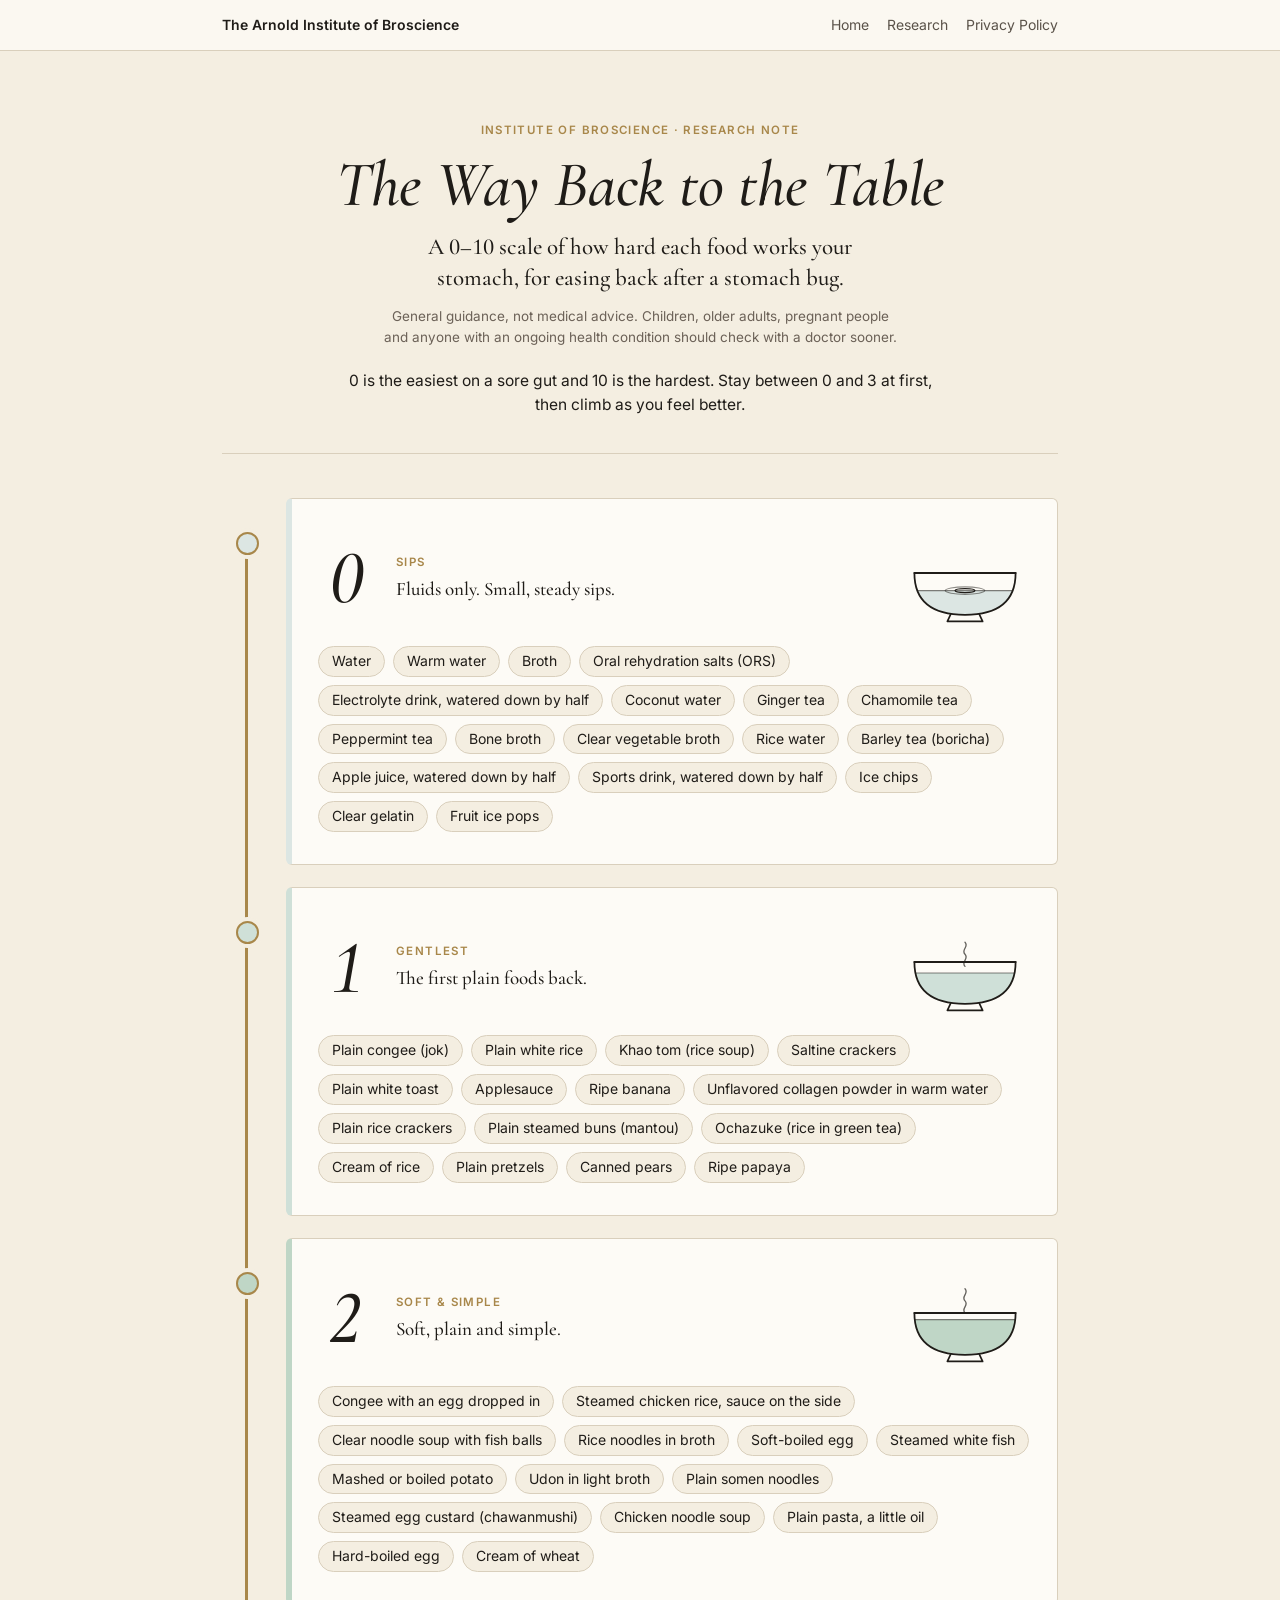
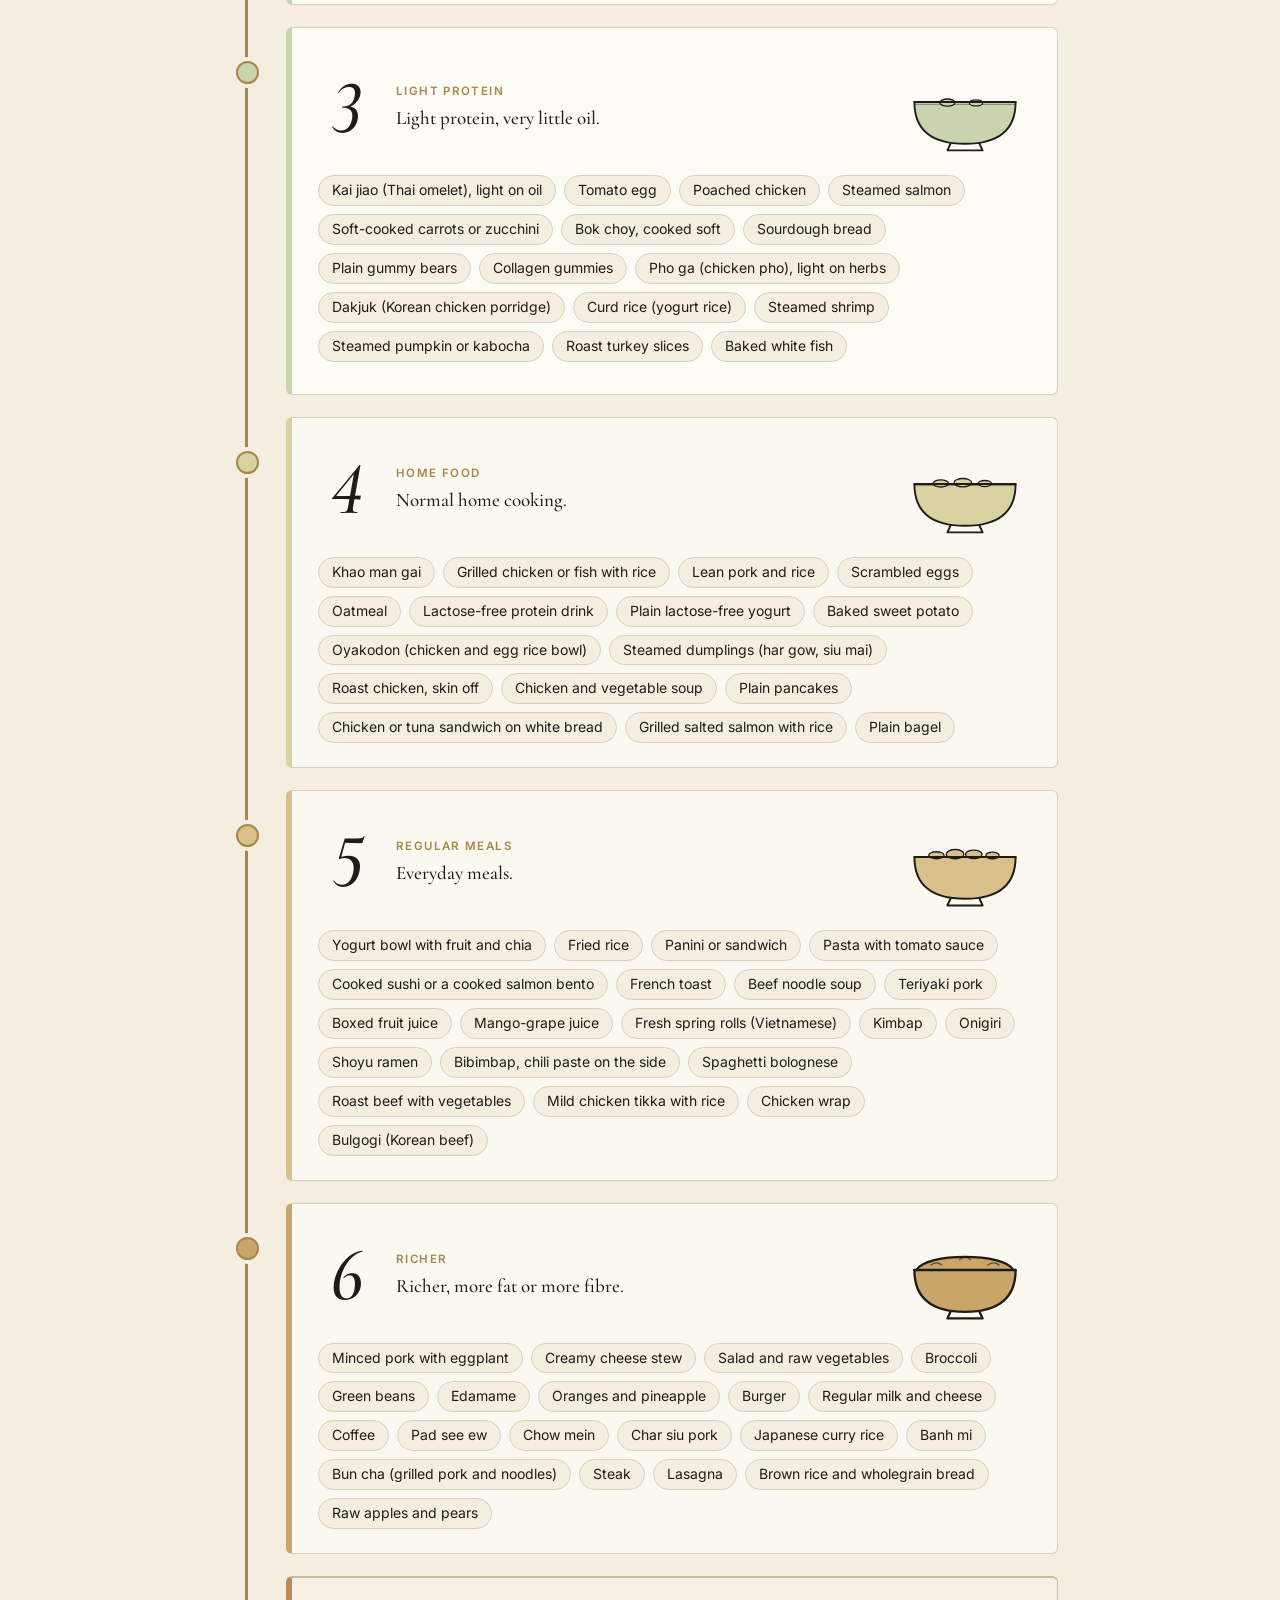
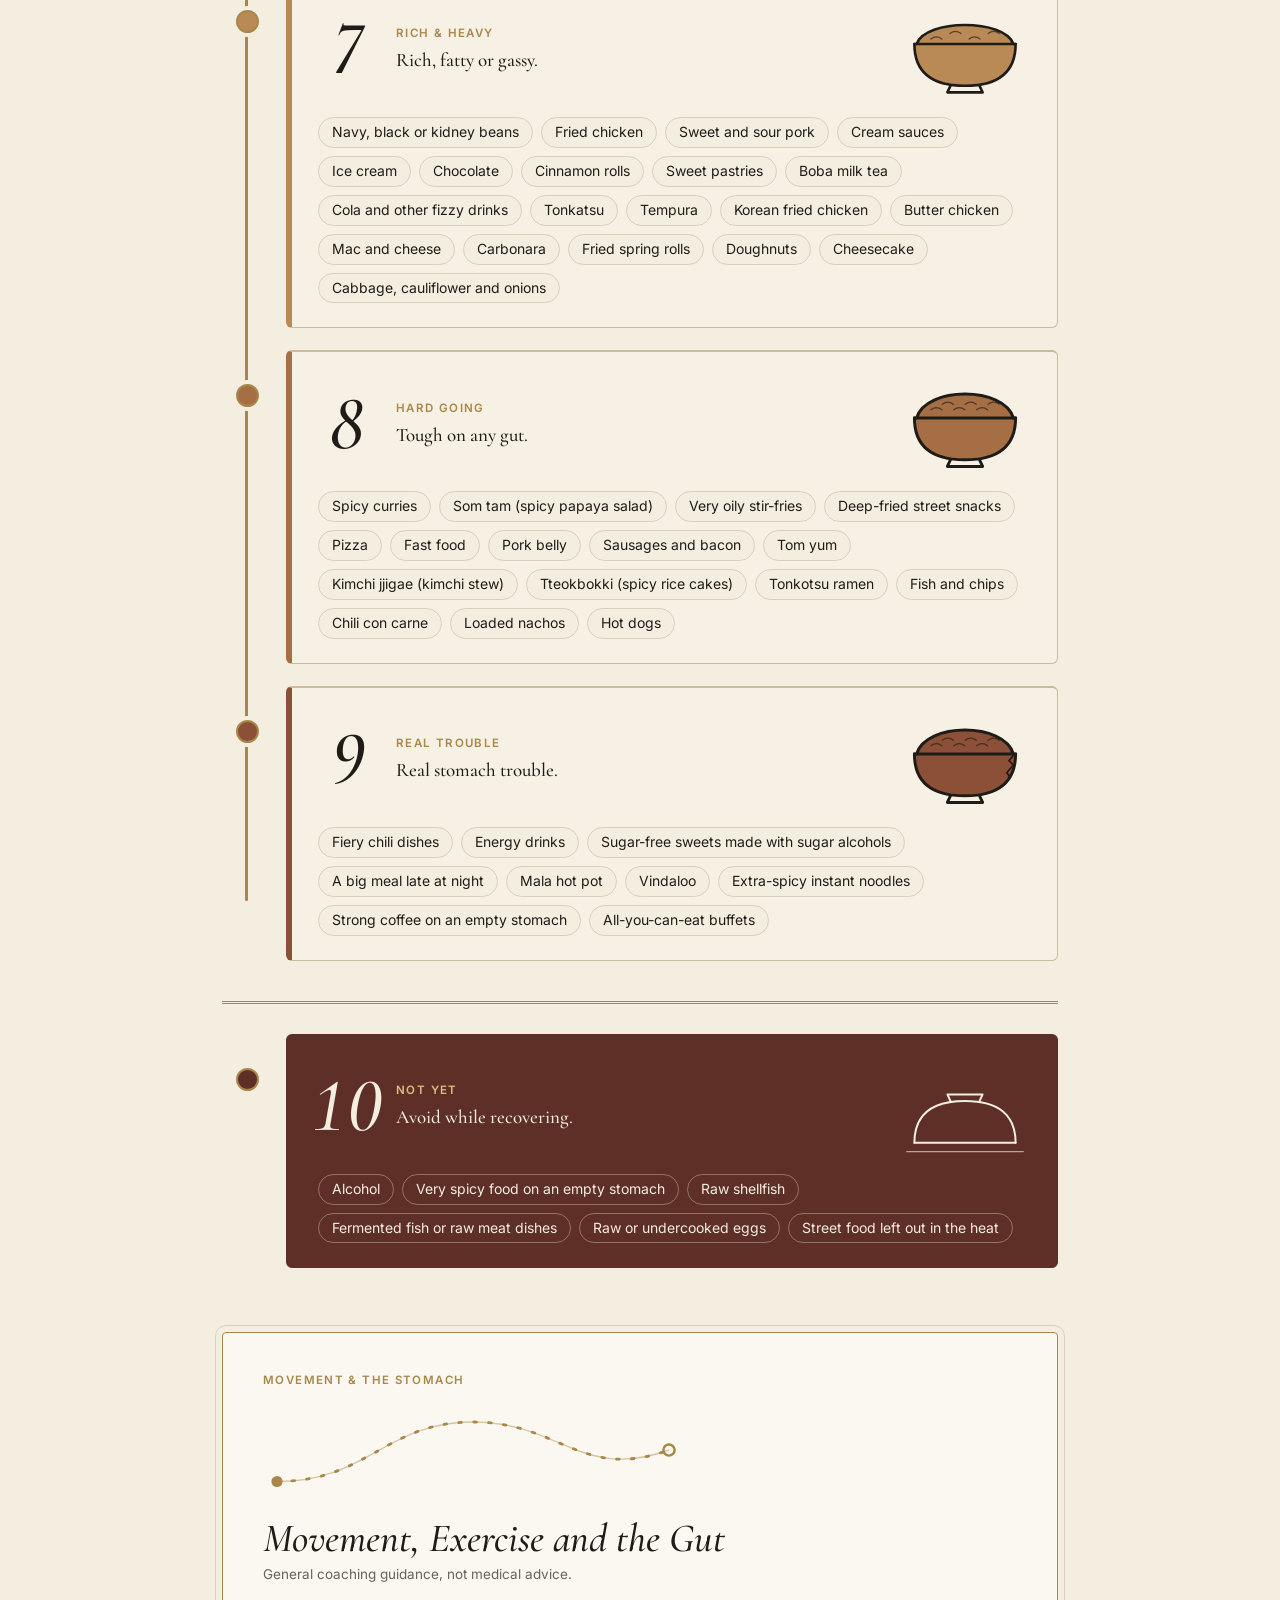
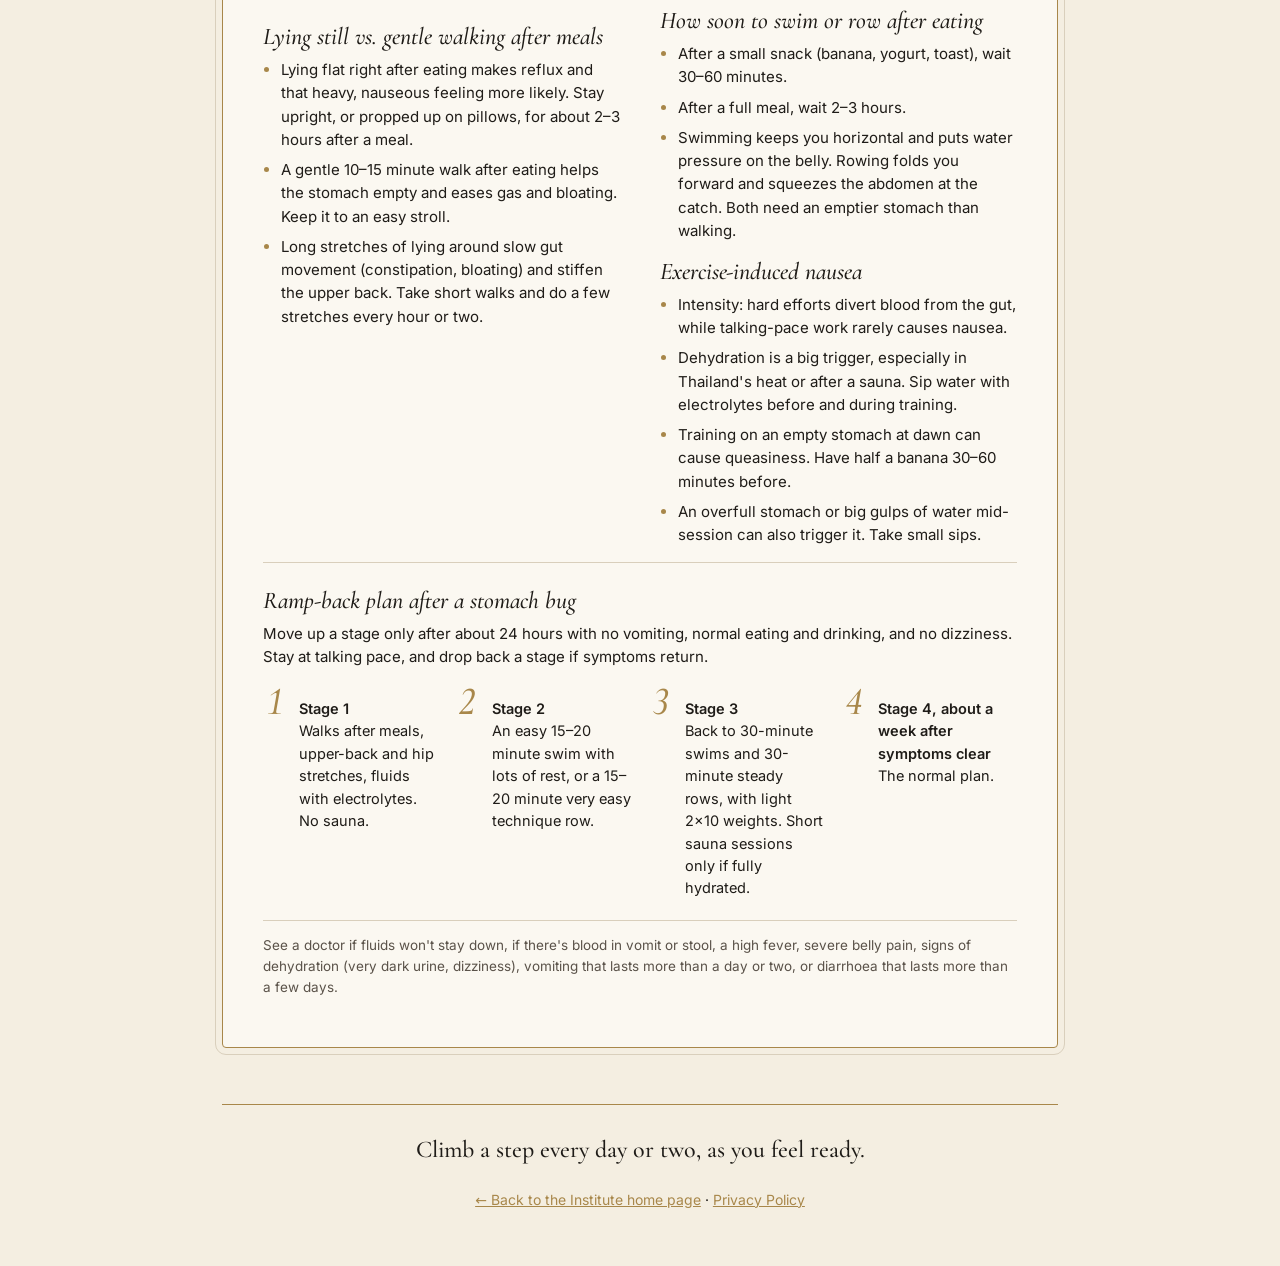
==== research/the-way-back-to-the-table.html @ 2c307e9b "Add first research note: The Way Back to the Table - research/the-way-back-to-the-table.html: anonym" ====
<!doctype html><html lang="en"><head><meta charset="utf-8"><meta name="viewport" content="width=device-width,initial-scale=1">
    <meta name="referrer" content="no-referrer">
    <meta name="description" content="A 0–10 scale of how hard each food works your stomach, for easing back after a stomach bug, plus guidance on movement and the gut.">
    <title>The Way Back to the Table — The Arnold Institute of Broscience</title>
    <style>
    @font-face{font-family:'Cormorant Garamond';font-style:normal;font-weight:500;font-display:swap;src:url(../assets/fonts/cormorant-garamond-500.woff2) format('woff2')}
    @font-face{font-family:'Cormorant Garamond';font-style:italic;font-weight:500;font-display:swap;src:url(../assets/fonts/cormorant-garamond-500-italic.woff2) format('woff2')}
    @font-face{font-family:Inter;font-style:normal;font-weight:400 600;font-display:swap;src:url(../assets/fonts/inter-latin.woff2) format('woff2')}
    :root{--page:#F4EEE1;--card:#FBF8F1;--ink:#1F1C18;--hair:#D9CFBC;--brass:#A8874A}
    *{box-sizing:border-box}
    body{margin:0;background:var(--page);color:var(--ink);font:400 16px/1.55 Inter,system-ui,sans-serif;-webkit-font-smoothing:antialiased}
    .wrap{max-width:900px;margin:0 auto;padding:72px 32px 56px}
    .kicker,.label{font:600 11.5px/1.3 Inter,sans-serif;letter-spacing:.12em;text-transform:uppercase;color:var(--brass)}
    header{text-align:center;padding-bottom:36px;border-bottom:1px solid var(--hair);margin-bottom:44px}
    h1{font:500 64px/1.04 'Cormorant Garamond',Georgia,serif;margin:14px 0 14px;letter-spacing:-.005em;text-wrap:balance}
    .sub{font:italic 500 23px/1.35 'Cormorant Garamond',Georgia,serif;margin:0 auto;max-width:600px;text-wrap:balance;font-variant-numeric:lining-nums tabular-nums;font-feature-settings:"lnum" 1,"tnum" 1}
    .disc{max-width:560px;margin:12px auto 0;font-size:13.5px;line-height:1.5;color:#6b6157;text-wrap:balance}
.intro{max-width:600px;margin:22px auto 0;font-size:15.5px}
    .key{display:block;margin-top:14px;font-size:14px;color:#5a5249;text-wrap:balance}
    .dot{display:inline-block;width:7px;height:7px;border-radius:50%;background:var(--brass);margin-right:9px;vertical-align:2px}
    .scale{position:relative;padding-left:64px}
    .run{position:relative} .run::before{content:"";position:absolute;left:-41px;top:44px;bottom:60px;width:3px;border-radius:2px;background:linear-gradient(var(--brass),var(--brass))}
    .tier{position:relative;margin-bottom:22px}
    .node{position:absolute;left:-50px;top:34px;width:23px;height:23px;border-radius:50%;background:var(--tc);border:2.5px solid var(--brass);box-shadow:0 0 0 4px var(--page)}
    .card{background:var(--card);border:1px solid var(--hair);border-left:6px solid var(--tc);border-radius:6px;padding:22px 26px 24px}
    .airy .card{background:#FDFBF6;padding:30px 26px 32px}
    .heavy .card{background:#F7F1E5;border-color:#C9BB9F;border-left-color:var(--tc);border-top-width:2px}
    .top{display:grid;grid-template-columns:56px 1fr 132px;align-items:center;gap:22px}
    .num{font:500 76px/.9 'Cormorant Garamond',Georgia,serif;font-variant-numeric:lining-nums tabular-nums;font-feature-settings:"lnum" 1,"tnum" 1;color:var(--ink);width:56px;text-align:center;justify-self:center;white-space:nowrap;display:flex;justify-content:center}
    .desc{margin:6px 0 0;font:italic 500 19px/1.35 'Cormorant Garamond',Georgia,serif}
    .bowl img{width:132px;height:auto;display:block}
    .chips{display:flex;flex-wrap:wrap;gap:8px;margin-top:18px}
    .chip{display:inline-flex;align-items:center;gap:8px;background:var(--page);border:1px solid var(--hair);border-radius:999px;padding:5px 13px;font-size:14px;line-height:1.35}
    .chip.mine::before{content:"";width:7px;height:7px;border-radius:50%;background:var(--brass);flex:none}
    .double{border-top:3px double var(--brass);margin:40px 0 30px -64px}
    .nope .node{background:#5E2F26}
    .nope .card{background:#5E2F26;border-color:#5E2F26;color:#F4EEE1}
    .nope .num,.nope .desc{color:#F4EEE1} .nope .label{color:#D9BE86} 
    .nope .chip{background:transparent;border-color:rgba(244,238,225,.35);color:#F4EEE1}
    .nope .chip.mine::before{background:#D9BE86}
    .move{margin-top:64px;background:var(--card);border:1px solid var(--brass);outline:1px solid var(--hair);outline-offset:6px;border-radius:4px;padding:40px 40px 36px}
    .move .pathm{display:block;width:100%;max-width:420px;height:auto;margin:6px 0 4px}
    .move h2{font:500 40px/1.1 'Cormorant Garamond',Georgia,serif;margin:10px 0 4px}
    .note{font-size:13.5px;color:#6b6157;margin:0 0 22px}
    .grid{column-count:2;column-gap:40px} .grp{break-inside:avoid} .ramp,.doc{column-span:all}
    .grp h3,.ramp h3{font:500 24px/1.2 'Cormorant Garamond',Georgia,serif;margin:16px 0 6px}
    .grp ul{margin:0;padding-left:18px} .grp li{margin:0 0 7px;font-size:15px} .grp li::marker{color:var(--brass)}
    .ramp{grid-column:1/-1;border-top:1px solid var(--hair);margin-top:16px;padding-top:8px}
    .ramp ol{list-style:none;padding:0;margin:12px 0 0;display:grid;grid-template-columns:repeat(4,1fr);gap:18px}
    .ramp li{display:flex;align-items:baseline;gap:12px;font-size:14.5px}
    .sn{font:500 40px/1 'Cormorant Garamond',Georgia,serif;color:var(--brass);font-variant-numeric:lining-nums tabular-nums;font-feature-settings:"lnum" 1,"tnum" 1;flex:none;width:24px;text-align:center}
    .doc{grid-column:1/-1;font-size:13.5px;color:#5a5249;border-top:1px solid var(--hair);margin-top:20px;padding-top:14px}
    footer{text-align:center;margin-top:56px;padding-top:28px;border-top:1px solid var(--brass);font:italic 500 24px/1.4 'Cormorant Garamond',Georgia,serif}
    @media (max-width:640px){
     .wrap{padding:44px 18px 40px} h1{font-size:44px} .sub{font-size:20px}
     .scale{padding-left:34px} .run::before{left:-25px;top:32px} .node{left:-33px;top:24px;width:19px;height:19px}
     .card,.airy .card{padding:18px 16px 18px}
     .top{grid-template-columns:56px 1fr 84px;gap:12px} .num{font-size:60px} .bowl img{width:84px} .desc{font-size:17px}
     .double{margin-left:-34px}
     .move{padding:26px 18px;outline-offset:4px} .move h2{font-size:32px} .grid{column-count:1} .ramp ol{grid-template-columns:1fr}
     footer{font-size:21px}
    }
    
    .site{border-bottom:1px solid var(--hair);background:var(--card)}
    .site .in{max-width:900px;margin:0 auto;padding:14px 32px;display:flex;justify-content:space-between;align-items:center;flex-wrap:wrap;gap:6px 18px;font-size:14px}
    .site a{color:var(--ink);text-decoration:none} .site a:hover{text-decoration:underline}
    .site .brand{font-weight:600} .site nav a{margin-left:18px;color:#5a5249}
    .back{text-align:center;margin:22px 0 0;font:400 14px/1.5 Inter,system-ui,sans-serif}
    .back a{color:var(--brass)}
    .move .pathm{max-width:420px}
    @media (max-width:640px){.site .in{padding:12px 18px} .site nav a{margin:0 14px 0 0}}
    </style></head><body><div class="site"><div class="in"><a class="brand" href="../index.html">The Arnold Institute of Broscience</a><nav><a href="../index.html">Home</a><a href="../index.html#research">Research</a><a href="../privacy.html">Privacy Policy</a></nav></div></div><main class="wrap">
    <header><div class="kicker">Institute of Broscience · Research Note</div><h1>The Way Back to the Table</h1><p class="sub">A 0–10 scale of how hard each food works your stomach, for easing back after a stomach bug.</p><p class="disc">General guidance, not medical advice. Children, older adults, pregnant people and anyone with an ongoing health condition should check with a doctor sooner.</p>
    <p class="intro">0 is the easiest on a sore gut and 10 is the hardest. Stay between 0 and 3 at first, then climb as you feel better.</p></header>
    <div class="scale"><div class="run"><section class="tier airy" style="--tc:#DCE6E3"><div class="node"></div>
    <div class="card"><div class="top"><div class="num">0</div><div class="ttl"><div class="label">Sips</div><p class="desc">Fluids only. Small, steady sips.</p></div>
    <div class="bowl"><img src="assets/the-way-back-to-the-table/bowl-0.svg" width="120" height="90" alt="Tier 0 bowl: Sips"></div></div><div class="chips"><span class="chip">Water</span><span class="chip">Warm water</span><span class="chip">Broth</span><span class="chip">Oral rehydration salts (ORS)</span><span class="chip">Electrolyte drink, watered down by half</span><span class="chip">Coconut water</span><span class="chip">Ginger tea</span><span class="chip">Chamomile tea</span><span class="chip">Peppermint tea</span><span class="chip">Bone broth</span><span class="chip">Clear vegetable broth</span><span class="chip">Rice water</span><span class="chip">Barley tea (boricha)</span><span class="chip">Apple juice, watered down by half</span><span class="chip">Sports drink, watered down by half</span><span class="chip">Ice chips</span><span class="chip">Clear gelatin</span><span class="chip">Fruit ice pops</span></div></div></section><section class="tier airy" style="--tc:#CFE0D8"><div class="node"></div>
    <div class="card"><div class="top"><div class="num">1</div><div class="ttl"><div class="label">Gentlest</div><p class="desc">The first plain foods back.</p></div>
    <div class="bowl"><img src="assets/the-way-back-to-the-table/bowl-1.svg" width="120" height="90" alt="Tier 1 bowl: Gentlest"></div></div><div class="chips"><span class="chip">Plain congee (jok)</span><span class="chip">Plain white rice</span><span class="chip">Khao tom (rice soup)</span><span class="chip">Saltine crackers</span><span class="chip">Plain white toast</span><span class="chip">Applesauce</span><span class="chip">Ripe banana</span><span class="chip">Unflavored collagen powder in warm water</span><span class="chip">Plain rice crackers</span><span class="chip">Plain steamed buns (mantou)</span><span class="chip">Ochazuke (rice in green tea)</span><span class="chip">Cream of rice</span><span class="chip">Plain pretzels</span><span class="chip">Canned pears</span><span class="chip">Ripe papaya</span></div></div></section><section class="tier airy" style="--tc:#BFD6C6"><div class="node"></div>
    <div class="card"><div class="top"><div class="num">2</div><div class="ttl"><div class="label">Soft &amp; Simple</div><p class="desc">Soft, plain and simple.</p></div>
    <div class="bowl"><img src="assets/the-way-back-to-the-table/bowl-2.svg" width="120" height="90" alt="Tier 2 bowl: Soft &amp; Simple"></div></div><div class="chips"><span class="chip">Congee with an egg dropped in</span><span class="chip">Steamed chicken rice, sauce on the side</span><span class="chip">Clear noodle soup with fish balls</span><span class="chip">Rice noodles in broth</span><span class="chip">Soft-boiled egg</span><span class="chip">Steamed white fish</span><span class="chip">Mashed or boiled potato</span><span class="chip">Udon in light broth</span><span class="chip">Plain somen noodles</span><span class="chip">Steamed egg custard (chawanmushi)</span><span class="chip">Chicken noodle soup</span><span class="chip">Plain pasta, a little oil</span><span class="chip">Hard-boiled egg</span><span class="chip">Cream of wheat</span></div></div></section><section class="tier airy" style="--tc:#C9D3AE"><div class="node"></div>
    <div class="card"><div class="top"><div class="num">3</div><div class="ttl"><div class="label">Light Protein</div><p class="desc">Light protein, very little oil.</p></div>
    <div class="bowl"><img src="assets/the-way-back-to-the-table/bowl-3.svg" width="120" height="90" alt="Tier 3 bowl: Light Protein"></div></div><div class="chips"><span class="chip">Kai jiao (Thai omelet), light on oil</span><span class="chip">Tomato egg</span><span class="chip">Poached chicken</span><span class="chip">Steamed salmon</span><span class="chip">Soft-cooked carrots or zucchini</span><span class="chip">Bok choy, cooked soft</span><span class="chip">Sourdough bread</span><span class="chip">Plain gummy bears</span><span class="chip">Collagen gummies</span><span class="chip">Pho ga (chicken pho), light on herbs</span><span class="chip">Dakjuk (Korean chicken porridge)</span><span class="chip">Curd rice (yogurt rice)</span><span class="chip">Steamed shrimp</span><span class="chip">Steamed pumpkin or kabocha</span><span class="chip">Roast turkey slices</span><span class="chip">Baked white fish</span></div></div></section><section class="tier std" style="--tc:#D8D1A0"><div class="node"></div>
    <div class="card"><div class="top"><div class="num">4</div><div class="ttl"><div class="label">Home Food</div><p class="desc">Normal home cooking.</p></div>
    <div class="bowl"><img src="assets/the-way-back-to-the-table/bowl-4.svg" width="120" height="90" alt="Tier 4 bowl: Home Food"></div></div><div class="chips"><span class="chip">Khao man gai</span><span class="chip">Grilled chicken or fish with rice</span><span class="chip">Lean pork and rice</span><span class="chip">Scrambled eggs</span><span class="chip">Oatmeal</span><span class="chip">Lactose-free protein drink</span><span class="chip">Plain lactose-free yogurt</span><span class="chip">Baked sweet potato</span><span class="chip">Oyakodon (chicken and egg rice bowl)</span><span class="chip">Steamed dumplings (har gow, siu mai)</span><span class="chip">Roast chicken, skin off</span><span class="chip">Chicken and vegetable soup</span><span class="chip">Plain pancakes</span><span class="chip">Chicken or tuna sandwich on white bread</span><span class="chip">Grilled salted salmon with rice</span><span class="chip">Plain bagel</span></div></div></section><section class="tier std" style="--tc:#D9C08A"><div class="node"></div>
    <div class="card"><div class="top"><div class="num">5</div><div class="ttl"><div class="label">Regular Meals</div><p class="desc">Everyday meals.</p></div>
    <div class="bowl"><img src="assets/the-way-back-to-the-table/bowl-5.svg" width="120" height="90" alt="Tier 5 bowl: Regular Meals"></div></div><div class="chips"><span class="chip">Yogurt bowl with fruit and chia</span><span class="chip">Fried rice</span><span class="chip">Panini or sandwich</span><span class="chip">Pasta with tomato sauce</span><span class="chip">Cooked sushi or a cooked salmon bento</span><span class="chip">French toast</span><span class="chip">Beef noodle soup</span><span class="chip">Teriyaki pork</span><span class="chip">Boxed fruit juice</span><span class="chip">Mango-grape juice</span><span class="chip">Fresh spring rolls (Vietnamese)</span><span class="chip">Kimbap</span><span class="chip">Onigiri</span><span class="chip">Shoyu ramen</span><span class="chip">Bibimbap, chili paste on the side</span><span class="chip">Spaghetti bolognese</span><span class="chip">Roast beef with vegetables</span><span class="chip">Mild chicken tikka with rice</span><span class="chip">Chicken wrap</span><span class="chip">Bulgogi (Korean beef)</span></div></div></section><section class="tier std" style="--tc:#C9A56A"><div class="node"></div>
    <div class="card"><div class="top"><div class="num">6</div><div class="ttl"><div class="label">Richer</div><p class="desc">Richer, more fat or more fibre.</p></div>
    <div class="bowl"><img src="assets/the-way-back-to-the-table/bowl-6.svg" width="120" height="90" alt="Tier 6 bowl: Richer"></div></div><div class="chips"><span class="chip">Minced pork with eggplant</span><span class="chip">Creamy cheese stew</span><span class="chip">Salad and raw vegetables</span><span class="chip">Broccoli</span><span class="chip">Green beans</span><span class="chip">Edamame</span><span class="chip">Oranges and pineapple</span><span class="chip">Burger</span><span class="chip">Regular milk and cheese</span><span class="chip">Coffee</span><span class="chip">Pad see ew</span><span class="chip">Chow mein</span><span class="chip">Char siu pork</span><span class="chip">Japanese curry rice</span><span class="chip">Banh mi</span><span class="chip">Bun cha (grilled pork and noodles)</span><span class="chip">Steak</span><span class="chip">Lasagna</span><span class="chip">Brown rice and wholegrain bread</span><span class="chip">Raw apples and pears</span></div></div></section><section class="tier heavy" style="--tc:#B98A55"><div class="node"></div>
    <div class="card"><div class="top"><div class="num">7</div><div class="ttl"><div class="label">Rich &amp; Heavy</div><p class="desc">Rich, fatty or gassy.</p></div>
    <div class="bowl"><img src="assets/the-way-back-to-the-table/bowl-7.svg" width="120" height="90" alt="Tier 7 bowl: Rich &amp; Heavy"></div></div><div class="chips"><span class="chip">Navy, black or kidney beans</span><span class="chip">Fried chicken</span><span class="chip">Sweet and sour pork</span><span class="chip">Cream sauces</span><span class="chip">Ice cream</span><span class="chip">Chocolate</span><span class="chip">Cinnamon rolls</span><span class="chip">Sweet pastries</span><span class="chip">Boba milk tea</span><span class="chip">Cola and other fizzy drinks</span><span class="chip">Tonkatsu</span><span class="chip">Tempura</span><span class="chip">Korean fried chicken</span><span class="chip">Butter chicken</span><span class="chip">Mac and cheese</span><span class="chip">Carbonara</span><span class="chip">Fried spring rolls</span><span class="chip">Doughnuts</span><span class="chip">Cheesecake</span><span class="chip">Cabbage, cauliflower and onions</span></div></div></section><section class="tier heavy" style="--tc:#A56E45"><div class="node"></div>
    <div class="card"><div class="top"><div class="num">8</div><div class="ttl"><div class="label">Hard Going</div><p class="desc">Tough on any gut.</p></div>
    <div class="bowl"><img src="assets/the-way-back-to-the-table/bowl-8.svg" width="120" height="90" alt="Tier 8 bowl: Hard Going"></div></div><div class="chips"><span class="chip">Spicy curries</span><span class="chip">Som tam (spicy papaya salad)</span><span class="chip">Very oily stir-fries</span><span class="chip">Deep-fried street snacks</span><span class="chip">Pizza</span><span class="chip">Fast food</span><span class="chip">Pork belly</span><span class="chip">Sausages and bacon</span><span class="chip">Tom yum</span><span class="chip">Kimchi jjigae (kimchi stew)</span><span class="chip">Tteokbokki (spicy rice cakes)</span><span class="chip">Tonkotsu ramen</span><span class="chip">Fish and chips</span><span class="chip">Chili con carne</span><span class="chip">Loaded nachos</span><span class="chip">Hot dogs</span></div></div></section><section class="tier heavy" style="--tc:#8C5038"><div class="node"></div>
    <div class="card"><div class="top"><div class="num">9</div><div class="ttl"><div class="label">Real Trouble</div><p class="desc">Real stomach trouble.</p></div>
    <div class="bowl"><img src="assets/the-way-back-to-the-table/bowl-9.svg" width="120" height="90" alt="Tier 9 bowl: Real Trouble"></div></div><div class="chips"><span class="chip">Fiery chili dishes</span><span class="chip">Energy drinks</span><span class="chip">Sugar-free sweets made with sugar alcohols</span><span class="chip">A big meal late at night</span><span class="chip">Mala hot pot</span><span class="chip">Vindaloo</span><span class="chip">Extra-spicy instant noodles</span><span class="chip">Strong coffee on an empty stomach</span><span class="chip">All-you-can-eat buffets</span></div></div></section></div><div class="double"></div><section class="tier nope" style="--tc:#5E2F26"><div class="node"></div>
    <div class="card"><div class="top"><div class="num">10</div><div class="ttl"><div class="label">Not Yet</div><p class="desc">Avoid while recovering.</p></div>
    <div class="bowl"><img src="assets/the-way-back-to-the-table/bowl-10-light.svg" width="120" height="90" alt="Tier 10 bowl: Not Yet"></div></div><div class="chips"><span class="chip">Alcohol</span><span class="chip">Very spicy food on an empty stomach</span><span class="chip">Raw shellfish</span><span class="chip">Fermented fish or raw meat dishes</span><span class="chip">Raw or undercooked eggs</span><span class="chip">Street food left out in the heat</span></div></div></section></div>
    <section class="move"><div class="kicker">Movement &amp; the Stomach</div><img src="assets/the-way-back-to-the-table/path.svg" width="240" height="64" alt="A gentle walking path" class="pathm">
    <h2>Movement, Exercise and the Gut</h2><p class="note">General coaching guidance, not medical advice.</p>
    <div class="grid"><div class="grp"><h3>Lying still vs. gentle walking after meals</h3><ul><li>Lying flat right after eating makes reflux and that heavy, nauseous feeling more likely. Stay upright, or propped up on pillows, for about 2–3 hours after a meal.</li><li>A gentle 10–15 minute walk after eating helps the stomach empty and eases gas and bloating. Keep it to an easy stroll.</li><li>Long stretches of lying around slow gut movement (constipation, bloating) and stiffen the upper back. Take short walks and do a few stretches every hour or two.</li></ul></div><div class="grp"><h3>How soon to swim or row after eating</h3><ul><li>After a small snack (banana, yogurt, toast), wait 30–60 minutes.</li><li>After a full meal, wait 2–3 hours.</li><li>Swimming keeps you horizontal and puts water pressure on the belly. Rowing folds you forward and squeezes the abdomen at the catch. Both need an emptier stomach than walking.</li></ul></div><div class="grp"><h3>Exercise-induced nausea</h3><ul><li>Intensity: hard efforts divert blood from the gut, while talking-pace work rarely causes nausea.</li><li>Dehydration is a big trigger, especially in Thailand&#x27;s heat or after a sauna. Sip water with electrolytes before and during training.</li><li>Training on an empty stomach at dawn can cause queasiness. Have half a banana 30–60 minutes before.</li><li>An overfull stomach or big gulps of water mid-session can also trigger it. Take small sips.</li></ul></div><div class="ramp"><h3>Ramp-back plan after a stomach bug</h3><p style="margin:0;font-size:15px">Move up a stage only after about 24 hours with no vomiting, normal eating and drinking, and no dizziness. Stay at talking pace, and drop back a stage if symptoms return.</p><ol><li><span class="sn">1</span><div><strong>Stage 1</strong><br>Walks after meals, upper-back and hip stretches, fluids with electrolytes. No sauna.</div></li><li><span class="sn">2</span><div><strong>Stage 2</strong><br>An easy 15–20 minute swim with lots of rest, or a 15–20 minute very easy technique row.</div></li><li><span class="sn">3</span><div><strong>Stage 3</strong><br>Back to 30-minute swims and 30-minute steady rows, with light 2x10 weights. Short sauna sessions only if fully hydrated.</div></li><li><span class="sn">4</span><div><strong>Stage 4, about a week after symptoms clear</strong><br>The normal plan.</div></li></ol></div>
    <p class="doc">See a doctor if fluids won&#x27;t stay down, if there&#x27;s blood in vomit or stool, a high fever, severe belly pain, signs of dehydration (very dark urine, dizziness), vomiting that lasts more than a day or two, or diarrhoea that lasts more than a few days.</p></div></section>
    <footer>Climb a step every day or two, as you feel ready.</footer>
    <p class="back"><a href="../index.html">← Back to the Institute home page</a> · <a href="../privacy.html">Privacy Policy</a></p></main></body></html>
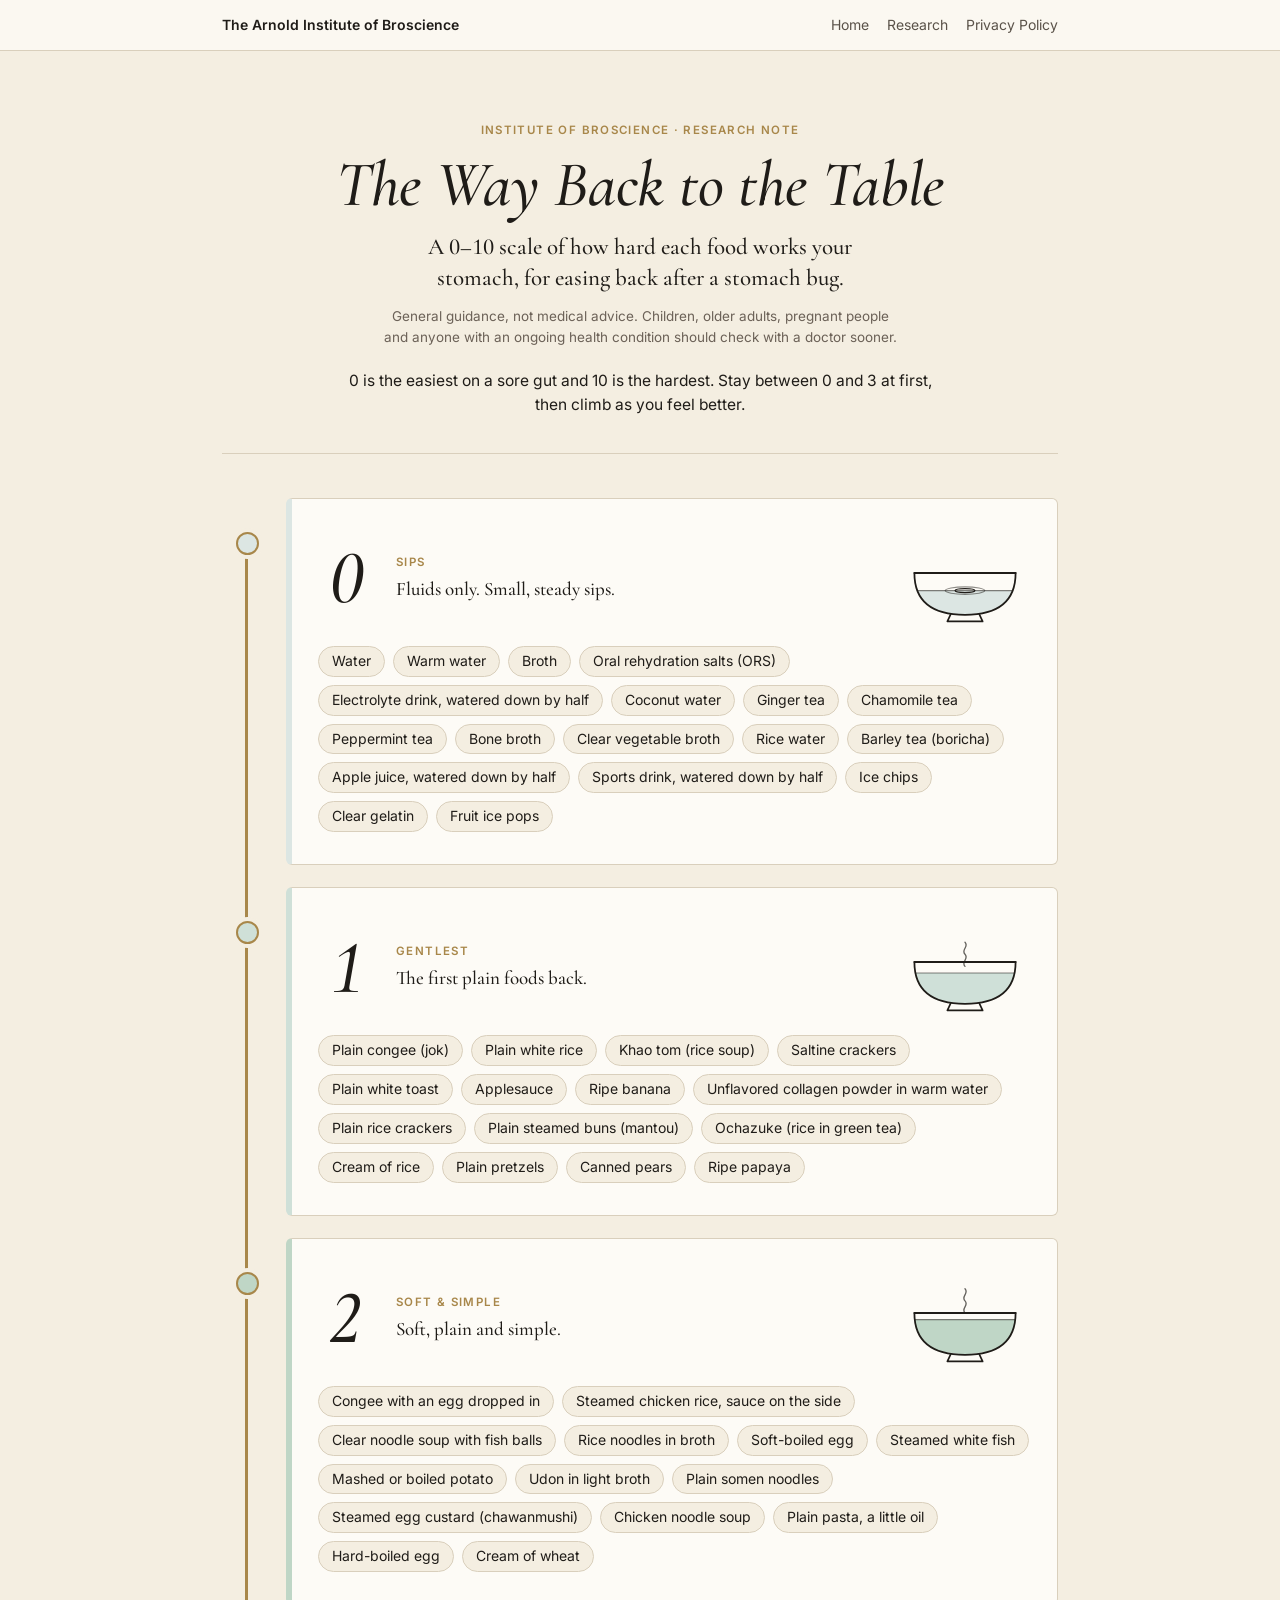
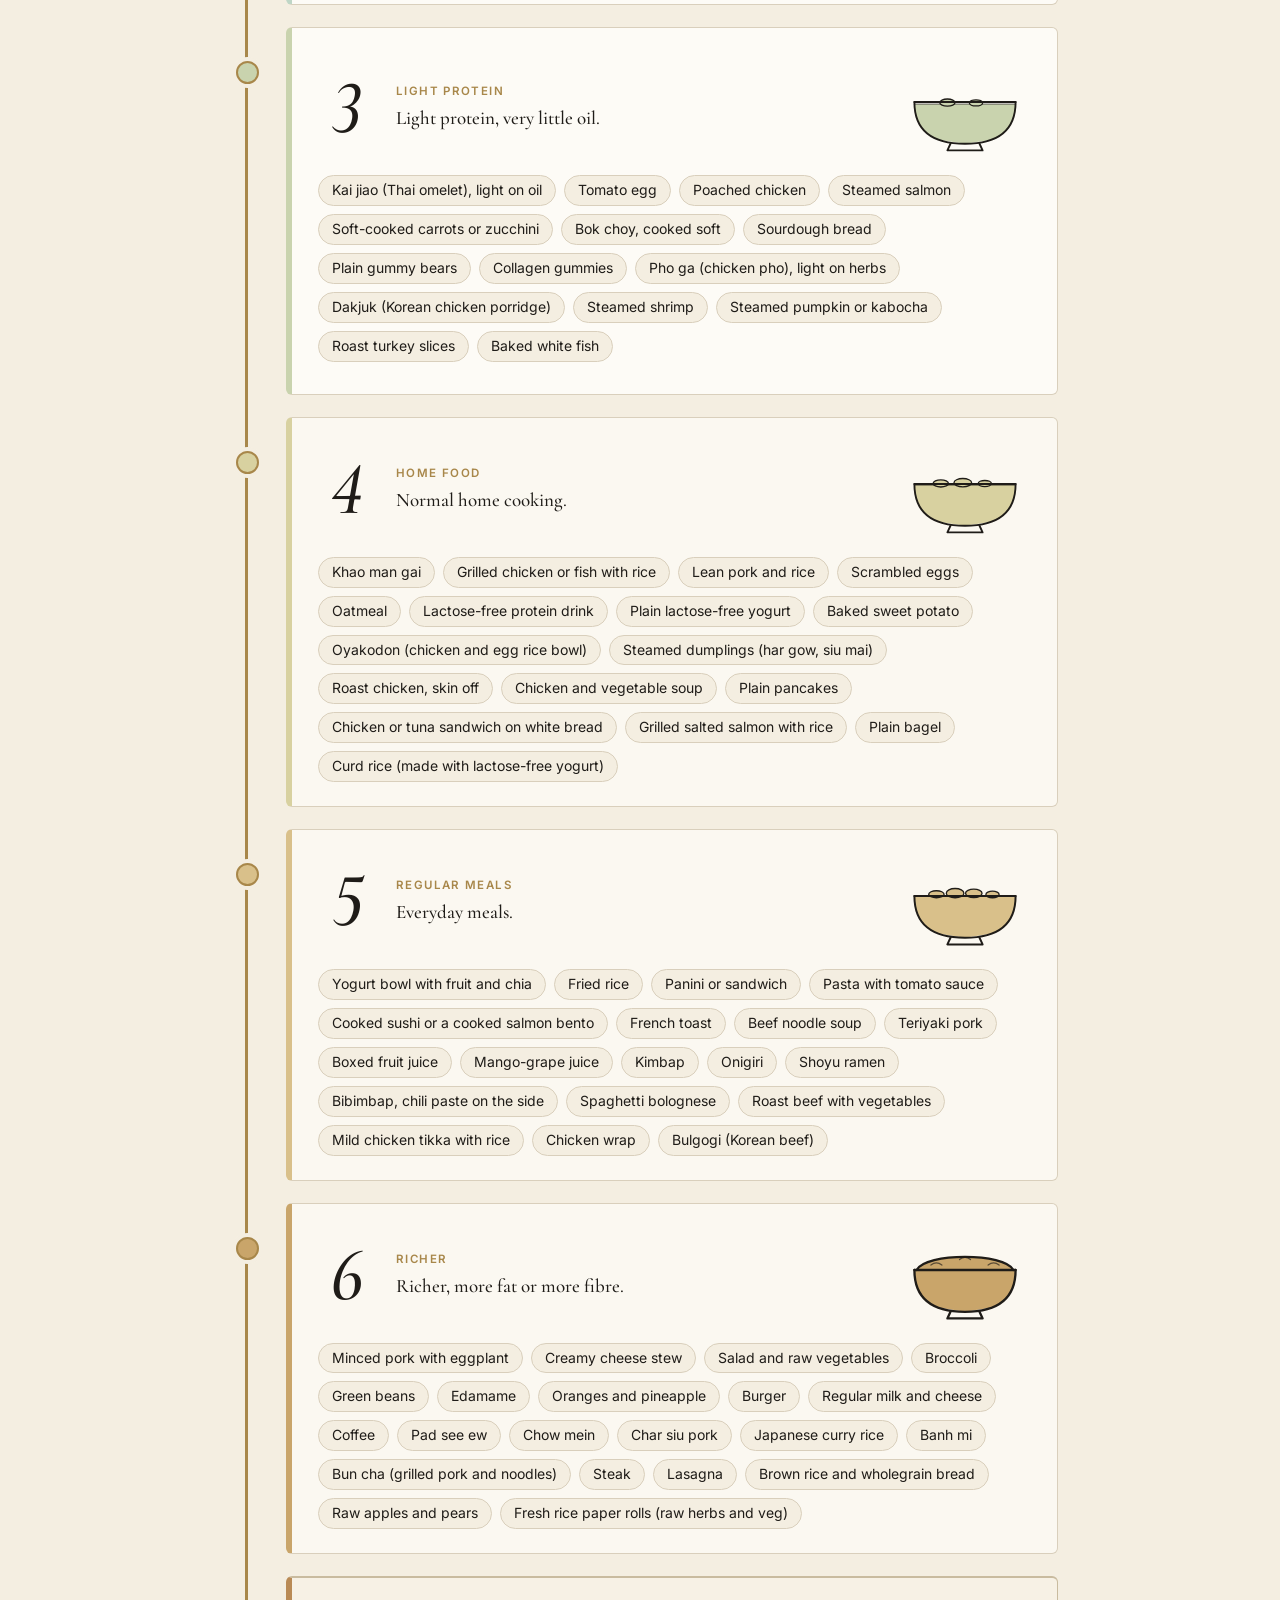
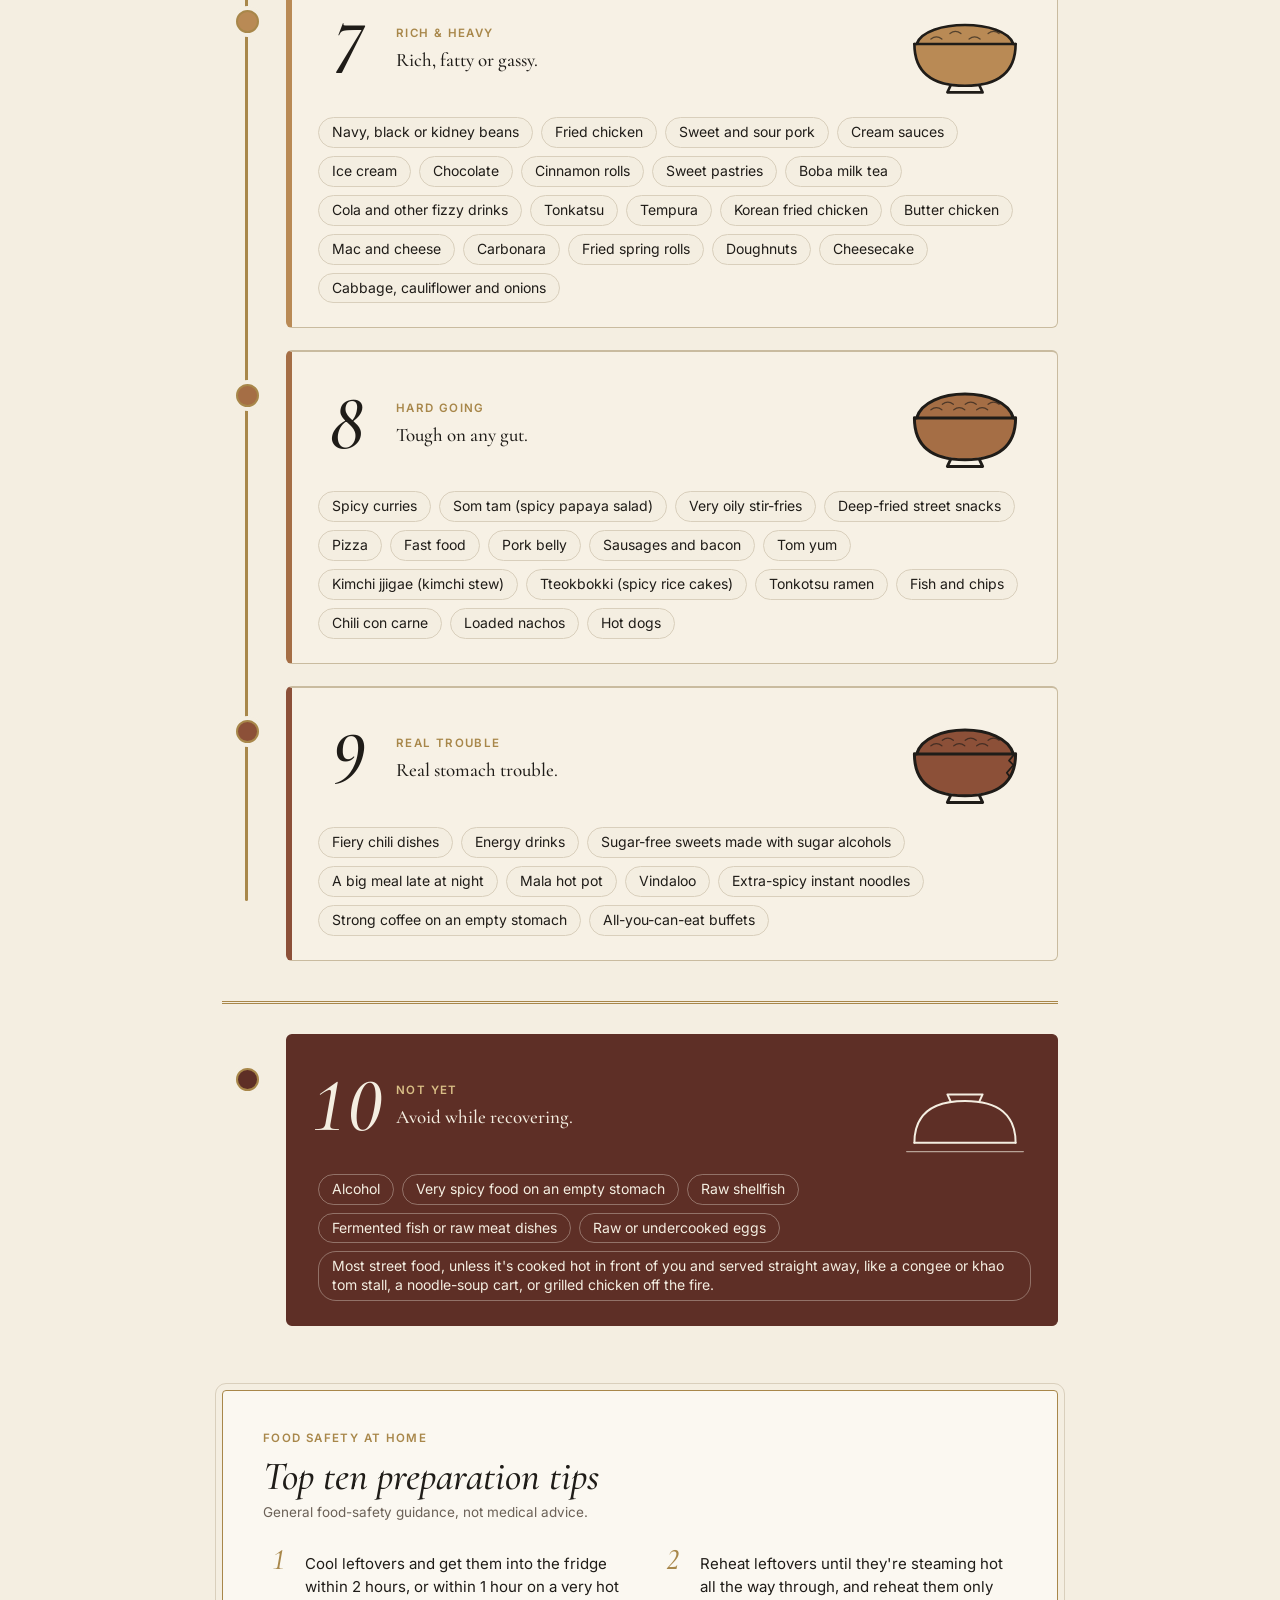
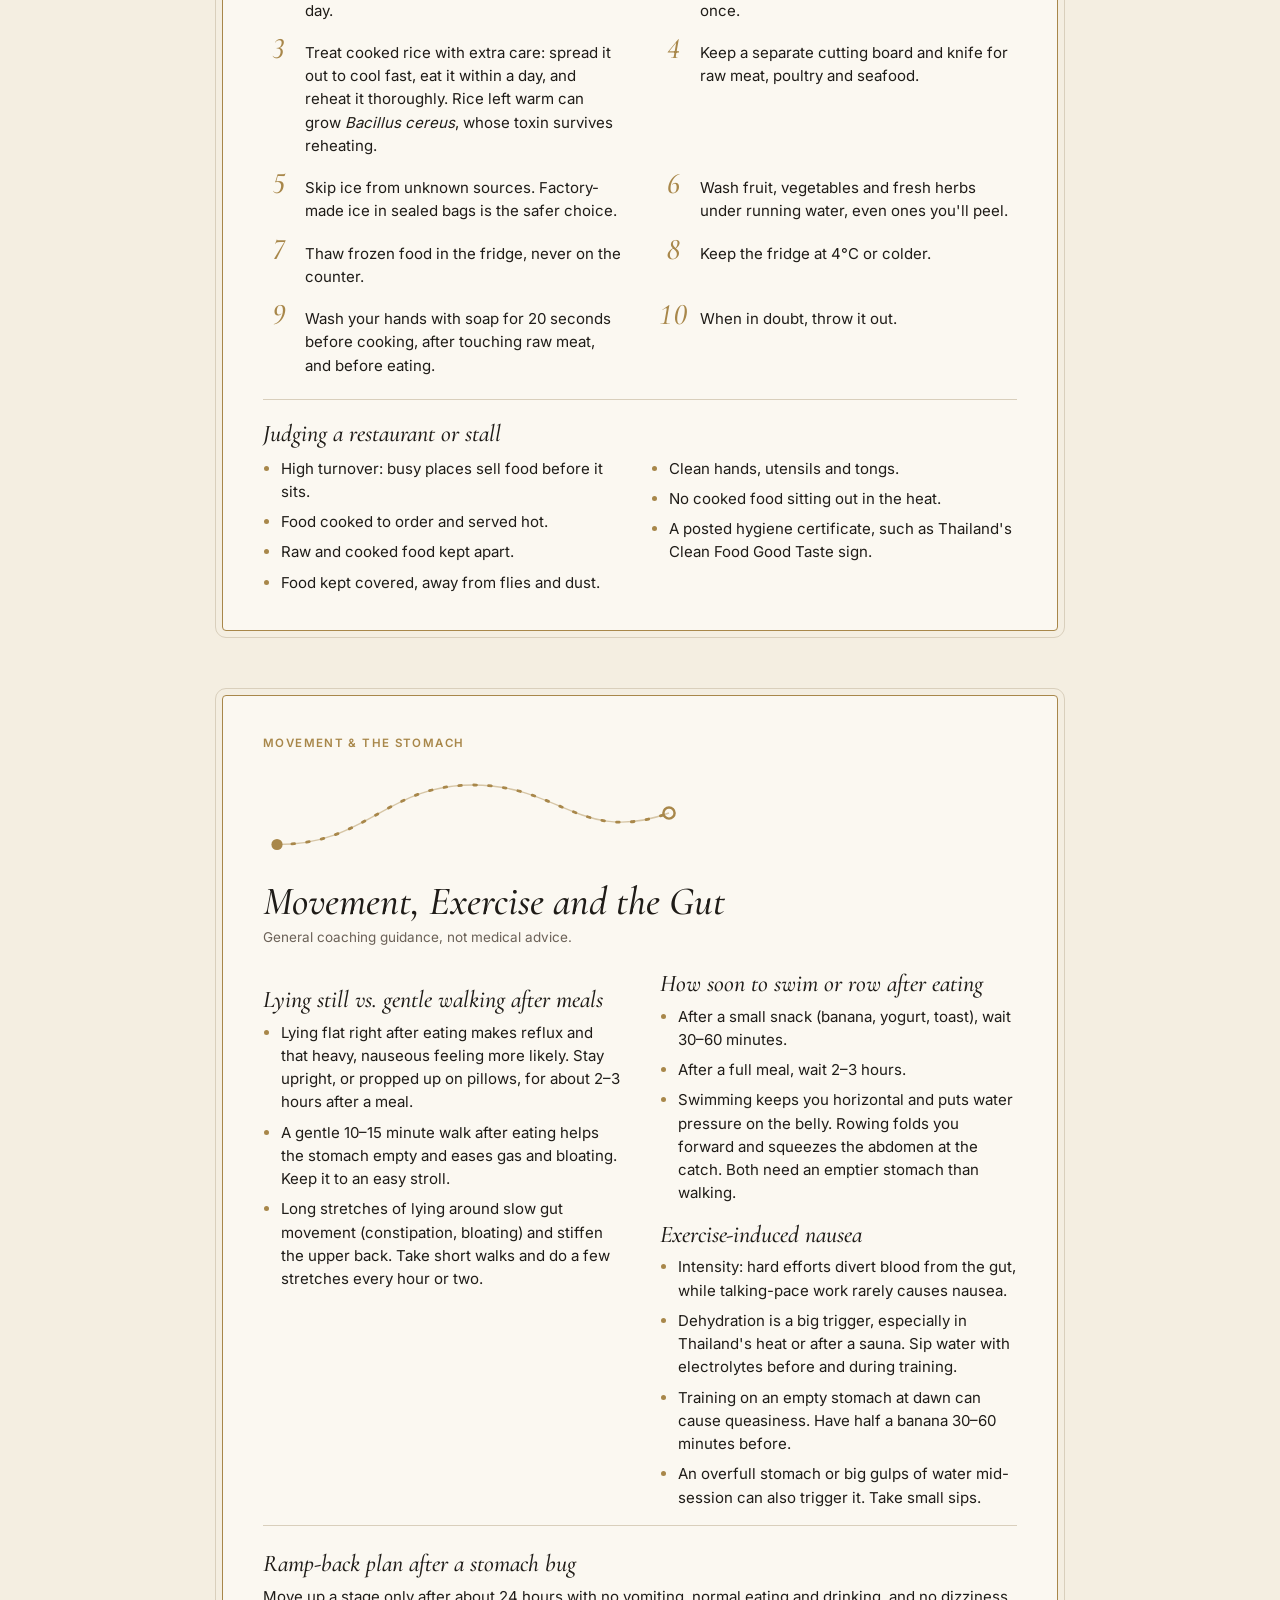
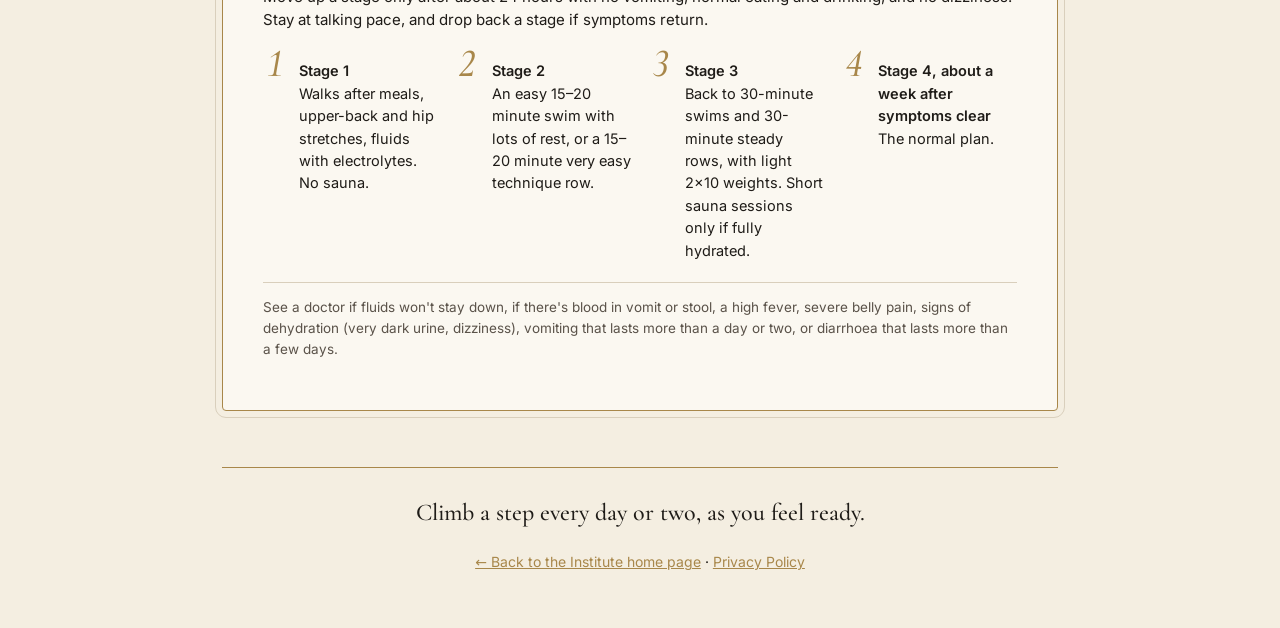
==== commit 0b08a2b7: "Way Back to the Table: street-food line and top ten preparation tips" ====
--- a/research/the-way-back-to-the-table.html
+++ b/research/the-way-back-to-the-table.html
@@ -30,7 +30,7 @@
     .desc{margin:6px 0 0;font:italic 500 19px/1.35 'Cormorant Garamond',Georgia,serif}
     .bowl img{width:132px;height:auto;display:block}
     .chips{display:flex;flex-wrap:wrap;gap:8px;margin-top:18px}
-    .chip{display:inline-flex;align-items:center;gap:8px;background:var(--page);border:1px solid var(--hair);border-radius:999px;padding:5px 13px;font-size:14px;line-height:1.35}
+    .chip{display:inline-flex;align-items:center;gap:8px;background:var(--page);border:1px solid var(--hair);border-radius:18px;padding:5px 13px;font-size:14px;line-height:1.35}
     .chip.mine::before{content:"";width:7px;height:7px;border-radius:50%;background:var(--brass);flex:none}
     .double{border-top:3px double var(--brass);margin:40px 0 30px -64px}
     .nope .node{background:#5E2F26}
@@ -50,6 +50,12 @@
     .ramp li{display:flex;align-items:baseline;gap:12px;font-size:14.5px}
     .sn{font:500 40px/1 'Cormorant Garamond',Georgia,serif;color:var(--brass);font-variant-numeric:lining-nums tabular-nums;font-feature-settings:"lnum" 1,"tnum" 1;flex:none;width:24px;text-align:center}
     .doc{grid-column:1/-1;font-size:13.5px;color:#5a5249;border-top:1px solid var(--hair);margin-top:20px;padding-top:14px}
+    .prep h2{margin-top:8px}
+    .tips{list-style:none;padding:0;margin:4px 0 0;display:grid;grid-template-columns:1fr 1fr;gap:12px 36px}
+    .tips li{display:flex;align-items:baseline;gap:12px;font-size:15px} .tips .sn{font-size:30px;width:30px}
+    .stall{border-top:1px solid var(--hair);margin-top:22px;padding-top:8px}
+    .stall h3{font:500 24px/1.2 'Cormorant Garamond',Georgia,serif;margin:12px 0 8px}
+    .stall ul{margin:0;padding-left:18px;columns:2;column-gap:40px} .stall li{margin:0 0 7px;font-size:15px;break-inside:avoid} .stall li::marker{color:var(--brass)}
     footer{text-align:center;margin-top:56px;padding-top:28px;border-top:1px solid var(--brass);font:italic 500 24px/1.4 'Cormorant Garamond',Georgia,serif}
     @media (max-width:640px){
      .wrap{padding:44px 18px 40px} h1{font-size:44px} .sub{font-size:20px}
@@ -57,7 +63,7 @@
      .card,.airy .card{padding:18px 16px 18px}
      .top{grid-template-columns:56px 1fr 84px;gap:12px} .num{font-size:60px} .bowl img{width:84px} .desc{font-size:17px}
      .double{margin-left:-34px}
-     .move{padding:26px 18px;outline-offset:4px} .move h2{font-size:32px} .grid{column-count:1} .ramp ol{grid-template-columns:1fr}
+     .move{padding:26px 18px;outline-offset:4px} .move h2{font-size:32px} .grid{column-count:1} .ramp ol{grid-template-columns:1fr} .tips{grid-template-columns:1fr} .stall ul{columns:1}
      footer{font-size:21px}
     }
     
@@ -80,13 +86,13 @@
     <div class="card"><div class="top"><div class="num">2</div><div class="ttl"><div class="label">Soft &amp; Simple</div><p class="desc">Soft, plain and simple.</p></div>
     <div class="bowl"><img src="assets/the-way-back-to-the-table/bowl-2.svg" width="120" height="90" alt="Tier 2 bowl: Soft &amp; Simple"></div></div><div class="chips"><span class="chip">Congee with an egg dropped in</span><span class="chip">Steamed chicken rice, sauce on the side</span><span class="chip">Clear noodle soup with fish balls</span><span class="chip">Rice noodles in broth</span><span class="chip">Soft-boiled egg</span><span class="chip">Steamed white fish</span><span class="chip">Mashed or boiled potato</span><span class="chip">Udon in light broth</span><span class="chip">Plain somen noodles</span><span class="chip">Steamed egg custard (chawanmushi)</span><span class="chip">Chicken noodle soup</span><span class="chip">Plain pasta, a little oil</span><span class="chip">Hard-boiled egg</span><span class="chip">Cream of wheat</span></div></div></section><section class="tier airy" style="--tc:#C9D3AE"><div class="node"></div>
     <div class="card"><div class="top"><div class="num">3</div><div class="ttl"><div class="label">Light Protein</div><p class="desc">Light protein, very little oil.</p></div>
-    <div class="bowl"><img src="assets/the-way-back-to-the-table/bowl-3.svg" width="120" height="90" alt="Tier 3 bowl: Light Protein"></div></div><div class="chips"><span class="chip">Kai jiao (Thai omelet), light on oil</span><span class="chip">Tomato egg</span><span class="chip">Poached chicken</span><span class="chip">Steamed salmon</span><span class="chip">Soft-cooked carrots or zucchini</span><span class="chip">Bok choy, cooked soft</span><span class="chip">Sourdough bread</span><span class="chip">Plain gummy bears</span><span class="chip">Collagen gummies</span><span class="chip">Pho ga (chicken pho), light on herbs</span><span class="chip">Dakjuk (Korean chicken porridge)</span><span class="chip">Curd rice (yogurt rice)</span><span class="chip">Steamed shrimp</span><span class="chip">Steamed pumpkin or kabocha</span><span class="chip">Roast turkey slices</span><span class="chip">Baked white fish</span></div></div></section><section class="tier std" style="--tc:#D8D1A0"><div class="node"></div>
+    <div class="bowl"><img src="assets/the-way-back-to-the-table/bowl-3.svg" width="120" height="90" alt="Tier 3 bowl: Light Protein"></div></div><div class="chips"><span class="chip">Kai jiao (Thai omelet), light on oil</span><span class="chip">Tomato egg</span><span class="chip">Poached chicken</span><span class="chip">Steamed salmon</span><span class="chip">Soft-cooked carrots or zucchini</span><span class="chip">Bok choy, cooked soft</span><span class="chip">Sourdough bread</span><span class="chip">Plain gummy bears</span><span class="chip">Collagen gummies</span><span class="chip">Pho ga (chicken pho), light on herbs</span><span class="chip">Dakjuk (Korean chicken porridge)</span><span class="chip">Steamed shrimp</span><span class="chip">Steamed pumpkin or kabocha</span><span class="chip">Roast turkey slices</span><span class="chip">Baked white fish</span></div></div></section><section class="tier std" style="--tc:#D8D1A0"><div class="node"></div>
     <div class="card"><div class="top"><div class="num">4</div><div class="ttl"><div class="label">Home Food</div><p class="desc">Normal home cooking.</p></div>
-    <div class="bowl"><img src="assets/the-way-back-to-the-table/bowl-4.svg" width="120" height="90" alt="Tier 4 bowl: Home Food"></div></div><div class="chips"><span class="chip">Khao man gai</span><span class="chip">Grilled chicken or fish with rice</span><span class="chip">Lean pork and rice</span><span class="chip">Scrambled eggs</span><span class="chip">Oatmeal</span><span class="chip">Lactose-free protein drink</span><span class="chip">Plain lactose-free yogurt</span><span class="chip">Baked sweet potato</span><span class="chip">Oyakodon (chicken and egg rice bowl)</span><span class="chip">Steamed dumplings (har gow, siu mai)</span><span class="chip">Roast chicken, skin off</span><span class="chip">Chicken and vegetable soup</span><span class="chip">Plain pancakes</span><span class="chip">Chicken or tuna sandwich on white bread</span><span class="chip">Grilled salted salmon with rice</span><span class="chip">Plain bagel</span></div></div></section><section class="tier std" style="--tc:#D9C08A"><div class="node"></div>
+    <div class="bowl"><img src="assets/the-way-back-to-the-table/bowl-4.svg" width="120" height="90" alt="Tier 4 bowl: Home Food"></div></div><div class="chips"><span class="chip">Khao man gai</span><span class="chip">Grilled chicken or fish with rice</span><span class="chip">Lean pork and rice</span><span class="chip">Scrambled eggs</span><span class="chip">Oatmeal</span><span class="chip">Lactose-free protein drink</span><span class="chip">Plain lactose-free yogurt</span><span class="chip">Baked sweet potato</span><span class="chip">Oyakodon (chicken and egg rice bowl)</span><span class="chip">Steamed dumplings (har gow, siu mai)</span><span class="chip">Roast chicken, skin off</span><span class="chip">Chicken and vegetable soup</span><span class="chip">Plain pancakes</span><span class="chip">Chicken or tuna sandwich on white bread</span><span class="chip">Grilled salted salmon with rice</span><span class="chip">Plain bagel</span><span class="chip">Curd rice (made with lactose-free yogurt)</span></div></div></section><section class="tier std" style="--tc:#D9C08A"><div class="node"></div>
     <div class="card"><div class="top"><div class="num">5</div><div class="ttl"><div class="label">Regular Meals</div><p class="desc">Everyday meals.</p></div>
-    <div class="bowl"><img src="assets/the-way-back-to-the-table/bowl-5.svg" width="120" height="90" alt="Tier 5 bowl: Regular Meals"></div></div><div class="chips"><span class="chip">Yogurt bowl with fruit and chia</span><span class="chip">Fried rice</span><span class="chip">Panini or sandwich</span><span class="chip">Pasta with tomato sauce</span><span class="chip">Cooked sushi or a cooked salmon bento</span><span class="chip">French toast</span><span class="chip">Beef noodle soup</span><span class="chip">Teriyaki pork</span><span class="chip">Boxed fruit juice</span><span class="chip">Mango-grape juice</span><span class="chip">Fresh spring rolls (Vietnamese)</span><span class="chip">Kimbap</span><span class="chip">Onigiri</span><span class="chip">Shoyu ramen</span><span class="chip">Bibimbap, chili paste on the side</span><span class="chip">Spaghetti bolognese</span><span class="chip">Roast beef with vegetables</span><span class="chip">Mild chicken tikka with rice</span><span class="chip">Chicken wrap</span><span class="chip">Bulgogi (Korean beef)</span></div></div></section><section class="tier std" style="--tc:#C9A56A"><div class="node"></div>
+    <div class="bowl"><img src="assets/the-way-back-to-the-table/bowl-5.svg" width="120" height="90" alt="Tier 5 bowl: Regular Meals"></div></div><div class="chips"><span class="chip">Yogurt bowl with fruit and chia</span><span class="chip">Fried rice</span><span class="chip">Panini or sandwich</span><span class="chip">Pasta with tomato sauce</span><span class="chip">Cooked sushi or a cooked salmon bento</span><span class="chip">French toast</span><span class="chip">Beef noodle soup</span><span class="chip">Teriyaki pork</span><span class="chip">Boxed fruit juice</span><span class="chip">Mango-grape juice</span><span class="chip">Kimbap</span><span class="chip">Onigiri</span><span class="chip">Shoyu ramen</span><span class="chip">Bibimbap, chili paste on the side</span><span class="chip">Spaghetti bolognese</span><span class="chip">Roast beef with vegetables</span><span class="chip">Mild chicken tikka with rice</span><span class="chip">Chicken wrap</span><span class="chip">Bulgogi (Korean beef)</span></div></div></section><section class="tier std" style="--tc:#C9A56A"><div class="node"></div>
     <div class="card"><div class="top"><div class="num">6</div><div class="ttl"><div class="label">Richer</div><p class="desc">Richer, more fat or more fibre.</p></div>
-    <div class="bowl"><img src="assets/the-way-back-to-the-table/bowl-6.svg" width="120" height="90" alt="Tier 6 bowl: Richer"></div></div><div class="chips"><span class="chip">Minced pork with eggplant</span><span class="chip">Creamy cheese stew</span><span class="chip">Salad and raw vegetables</span><span class="chip">Broccoli</span><span class="chip">Green beans</span><span class="chip">Edamame</span><span class="chip">Oranges and pineapple</span><span class="chip">Burger</span><span class="chip">Regular milk and cheese</span><span class="chip">Coffee</span><span class="chip">Pad see ew</span><span class="chip">Chow mein</span><span class="chip">Char siu pork</span><span class="chip">Japanese curry rice</span><span class="chip">Banh mi</span><span class="chip">Bun cha (grilled pork and noodles)</span><span class="chip">Steak</span><span class="chip">Lasagna</span><span class="chip">Brown rice and wholegrain bread</span><span class="chip">Raw apples and pears</span></div></div></section><section class="tier heavy" style="--tc:#B98A55"><div class="node"></div>
+    <div class="bowl"><img src="assets/the-way-back-to-the-table/bowl-6.svg" width="120" height="90" alt="Tier 6 bowl: Richer"></div></div><div class="chips"><span class="chip">Minced pork with eggplant</span><span class="chip">Creamy cheese stew</span><span class="chip">Salad and raw vegetables</span><span class="chip">Broccoli</span><span class="chip">Green beans</span><span class="chip">Edamame</span><span class="chip">Oranges and pineapple</span><span class="chip">Burger</span><span class="chip">Regular milk and cheese</span><span class="chip">Coffee</span><span class="chip">Pad see ew</span><span class="chip">Chow mein</span><span class="chip">Char siu pork</span><span class="chip">Japanese curry rice</span><span class="chip">Banh mi</span><span class="chip">Bun cha (grilled pork and noodles)</span><span class="chip">Steak</span><span class="chip">Lasagna</span><span class="chip">Brown rice and wholegrain bread</span><span class="chip">Raw apples and pears</span><span class="chip">Fresh rice paper rolls (raw herbs and veg)</span></div></div></section><section class="tier heavy" style="--tc:#B98A55"><div class="node"></div>
     <div class="card"><div class="top"><div class="num">7</div><div class="ttl"><div class="label">Rich &amp; Heavy</div><p class="desc">Rich, fatty or gassy.</p></div>
     <div class="bowl"><img src="assets/the-way-back-to-the-table/bowl-7.svg" width="120" height="90" alt="Tier 7 bowl: Rich &amp; Heavy"></div></div><div class="chips"><span class="chip">Navy, black or kidney beans</span><span class="chip">Fried chicken</span><span class="chip">Sweet and sour pork</span><span class="chip">Cream sauces</span><span class="chip">Ice cream</span><span class="chip">Chocolate</span><span class="chip">Cinnamon rolls</span><span class="chip">Sweet pastries</span><span class="chip">Boba milk tea</span><span class="chip">Cola and other fizzy drinks</span><span class="chip">Tonkatsu</span><span class="chip">Tempura</span><span class="chip">Korean fried chicken</span><span class="chip">Butter chicken</span><span class="chip">Mac and cheese</span><span class="chip">Carbonara</span><span class="chip">Fried spring rolls</span><span class="chip">Doughnuts</span><span class="chip">Cheesecake</span><span class="chip">Cabbage, cauliflower and onions</span></div></div></section><section class="tier heavy" style="--tc:#A56E45"><div class="node"></div>
     <div class="card"><div class="top"><div class="num">8</div><div class="ttl"><div class="label">Hard Going</div><p class="desc">Tough on any gut.</p></div>
@@ -94,7 +100,11 @@
     <div class="card"><div class="top"><div class="num">9</div><div class="ttl"><div class="label">Real Trouble</div><p class="desc">Real stomach trouble.</p></div>
     <div class="bowl"><img src="assets/the-way-back-to-the-table/bowl-9.svg" width="120" height="90" alt="Tier 9 bowl: Real Trouble"></div></div><div class="chips"><span class="chip">Fiery chili dishes</span><span class="chip">Energy drinks</span><span class="chip">Sugar-free sweets made with sugar alcohols</span><span class="chip">A big meal late at night</span><span class="chip">Mala hot pot</span><span class="chip">Vindaloo</span><span class="chip">Extra-spicy instant noodles</span><span class="chip">Strong coffee on an empty stomach</span><span class="chip">All-you-can-eat buffets</span></div></div></section></div><div class="double"></div><section class="tier nope" style="--tc:#5E2F26"><div class="node"></div>
     <div class="card"><div class="top"><div class="num">10</div><div class="ttl"><div class="label">Not Yet</div><p class="desc">Avoid while recovering.</p></div>
-    <div class="bowl"><img src="assets/the-way-back-to-the-table/bowl-10-light.svg" width="120" height="90" alt="Tier 10 bowl: Not Yet"></div></div><div class="chips"><span class="chip">Alcohol</span><span class="chip">Very spicy food on an empty stomach</span><span class="chip">Raw shellfish</span><span class="chip">Fermented fish or raw meat dishes</span><span class="chip">Raw or undercooked eggs</span><span class="chip">Street food left out in the heat</span></div></div></section></div>
+    <div class="bowl"><img src="assets/the-way-back-to-the-table/bowl-10-light.svg" width="120" height="90" alt="Tier 10 bowl: Not Yet"></div></div><div class="chips"><span class="chip">Alcohol</span><span class="chip">Very spicy food on an empty stomach</span><span class="chip">Raw shellfish</span><span class="chip">Fermented fish or raw meat dishes</span><span class="chip">Raw or undercooked eggs</span><span class="chip">Most street food, unless it&#x27;s cooked hot in front of you and served straight away, like a congee or khao tom stall, a noodle-soup cart, or grilled chicken off the fire.</span></div></div></section></div>
+    <section class="move prep"><div class="kicker">Food Safety at Home</div>
+    <h2>Top ten preparation tips</h2><p class="note">General food-safety guidance, not medical advice.</p>
+    <ol class="tips"><li><span class="sn">1</span><div>Cool leftovers and get them into the fridge within 2 hours, or within 1 hour on a very hot day.</div></li><li><span class="sn">2</span><div>Reheat leftovers until they&#x27;re steaming hot all the way through, and reheat them only once.</div></li><li><span class="sn">3</span><div>Treat cooked rice with extra care: spread it out to cool fast, eat it within a day, and reheat it thoroughly. Rice left warm can grow <em>Bacillus cereus</em>, whose toxin survives reheating.</div></li><li><span class="sn">4</span><div>Keep a separate cutting board and knife for raw meat, poultry and seafood.</div></li><li><span class="sn">5</span><div>Skip ice from unknown sources. Factory-made ice in sealed bags is the safer choice.</div></li><li><span class="sn">6</span><div>Wash fruit, vegetables and fresh herbs under running water, even ones you&#x27;ll peel.</div></li><li><span class="sn">7</span><div>Thaw frozen food in the fridge, never on the counter.</div></li><li><span class="sn">8</span><div>Keep the fridge at 4°C or colder.</div></li><li><span class="sn">9</span><div>Wash your hands with soap for 20 seconds before cooking, after touching raw meat, and before eating.</div></li><li><span class="sn">10</span><div>When in doubt, throw it out.</div></li></ol>
+    <div class="stall"><h3>Judging a restaurant or stall</h3><ul><li>High turnover: busy places sell food before it sits.</li><li>Food cooked to order and served hot.</li><li>Raw and cooked food kept apart.</li><li>Food kept covered, away from flies and dust.</li><li>Clean hands, utensils and tongs.</li><li>No cooked food sitting out in the heat.</li><li>A posted hygiene certificate, such as Thailand&#x27;s Clean Food Good Taste sign.</li></ul></div></section>
     <section class="move"><div class="kicker">Movement &amp; the Stomach</div><img src="assets/the-way-back-to-the-table/path.svg" width="240" height="64" alt="A gentle walking path" class="pathm">
     <h2>Movement, Exercise and the Gut</h2><p class="note">General coaching guidance, not medical advice.</p>
     <div class="grid"><div class="grp"><h3>Lying still vs. gentle walking after meals</h3><ul><li>Lying flat right after eating makes reflux and that heavy, nauseous feeling more likely. Stay upright, or propped up on pillows, for about 2–3 hours after a meal.</li><li>A gentle 10–15 minute walk after eating helps the stomach empty and eases gas and bloating. Keep it to an easy stroll.</li><li>Long stretches of lying around slow gut movement (constipation, bloating) and stiffen the upper back. Take short walks and do a few stretches every hour or two.</li></ul></div><div class="grp"><h3>How soon to swim or row after eating</h3><ul><li>After a small snack (banana, yogurt, toast), wait 30–60 minutes.</li><li>After a full meal, wait 2–3 hours.</li><li>Swimming keeps you horizontal and puts water pressure on the belly. Rowing folds you forward and squeezes the abdomen at the catch. Both need an emptier stomach than walking.</li></ul></div><div class="grp"><h3>Exercise-induced nausea</h3><ul><li>Intensity: hard efforts divert blood from the gut, while talking-pace work rarely causes nausea.</li><li>Dehydration is a big trigger, especially in Thailand&#x27;s heat or after a sauna. Sip water with electrolytes before and during training.</li><li>Training on an empty stomach at dawn can cause queasiness. Have half a banana 30–60 minutes before.</li><li>An overfull stomach or big gulps of water mid-session can also trigger it. Take small sips.</li></ul></div><div class="ramp"><h3>Ramp-back plan after a stomach bug</h3><p style="margin:0;font-size:15px">Move up a stage only after about 24 hours with no vomiting, normal eating and drinking, and no dizziness. Stay at talking pace, and drop back a stage if symptoms return.</p><ol><li><span class="sn">1</span><div><strong>Stage 1</strong><br>Walks after meals, upper-back and hip stretches, fluids with electrolytes. No sauna.</div></li><li><span class="sn">2</span><div><strong>Stage 2</strong><br>An easy 15–20 minute swim with lots of rest, or a 15–20 minute very easy technique row.</div></li><li><span class="sn">3</span><div><strong>Stage 3</strong><br>Back to 30-minute swims and 30-minute steady rows, with light 2x10 weights. Short sauna sessions only if fully hydrated.</div></li><li><span class="sn">4</span><div><strong>Stage 4, about a week after symptoms clear</strong><br>The normal plan.</div></li></ol></div>
